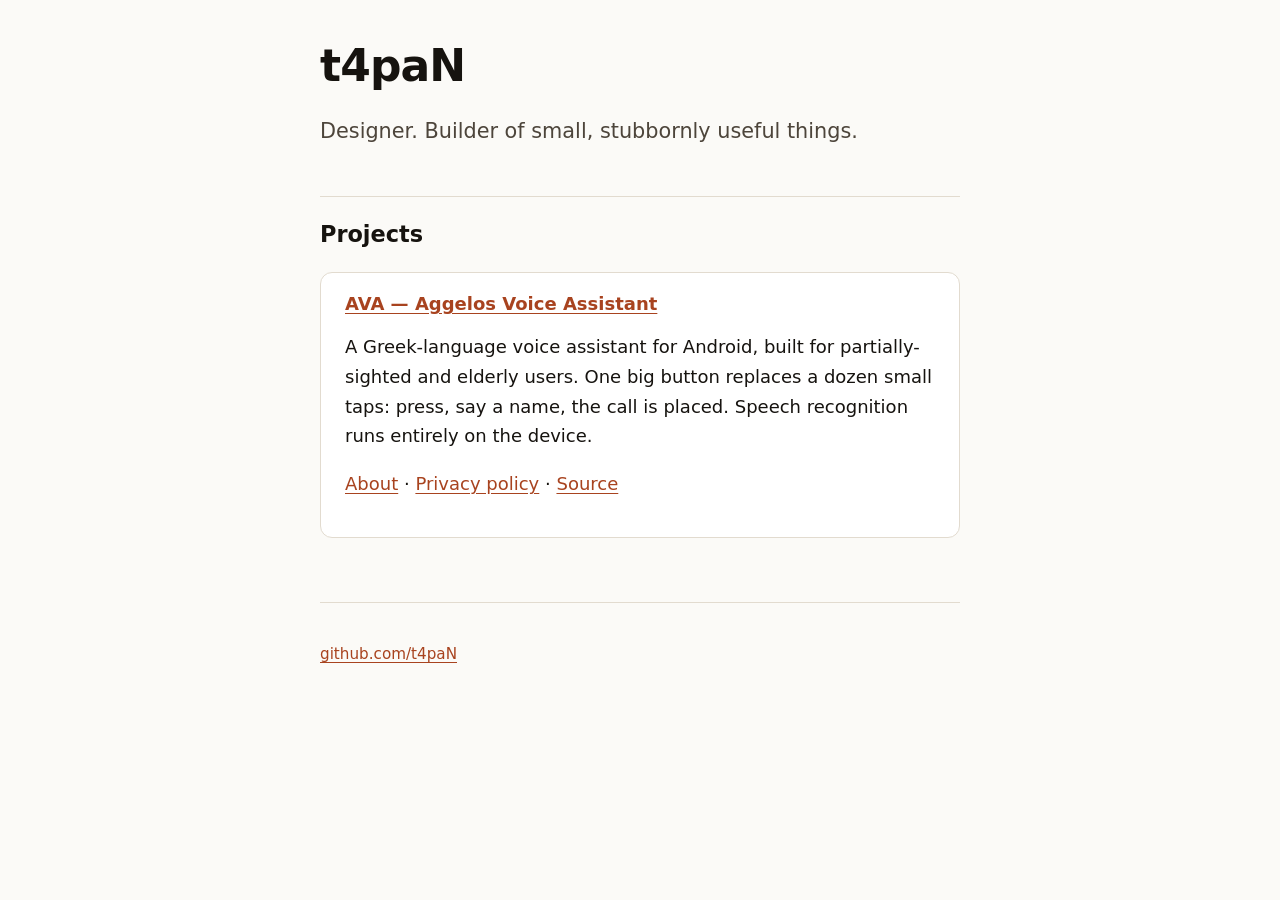
==== index.html @ 8dc99bbe "Add t4paN landing page and AVA site with privacy policy Play requires a publicly reachable privacy p" ====
<!DOCTYPE html>
<html lang="en">
<head>
<meta charset="utf-8">
<meta name="viewport" content="width=device-width, initial-scale=1">
<title>t4paN</title>
<meta name="description" content="Projects by t4paN — including AVA, a Greek voice assistant for Android built for partially-sighted and elderly users.">
<link rel="stylesheet" href="/assets/style.css">
</head>
<body>
<header>
  <h1>t4paN</h1>
  <p class="lede">Designer. Builder of small, stubbornly useful things.</p>
</header>

<main>
  <h2>Projects</h2>
  <div class="card">
    <h3 style="margin-top:0"><a href="/ava/">AVA — Aggelos Voice Assistant</a></h3>
    <p>A Greek-language voice assistant for Android, built for partially-sighted
    and elderly users. One big button replaces a dozen small taps: press, say a
    name, the call is placed. Speech recognition runs entirely on the device.</p>
    <p><a href="/ava/">About</a> ·
    <a href="/ava/privacy.html">Privacy policy</a> ·
    <a href="https://github.com/t4paN/AVA">Source</a></p>
  </div>
</main>

<footer>
  <p><a href="https://github.com/t4paN">github.com/t4paN</a></p>
</footer>
</body>
</html>
---- assets/style.css ----
/* AVA is built for partially-sighted users, so its own site had better be
   readable: large type, high contrast, generous spacing, no fixed pixel
   layouts that break on zoom. */

:root {
  --bg: #fbfaf7;
  --surface: #ffffff;
  --ink: #16130f;
  --ink-soft: #4d453b;
  --rule: #e2dbcf;
  --accent: #a8431f;
  --accent-soft: #f6ece5;
  --measure: 40rem;
}

@media (prefers-color-scheme: dark) {
  :root:not([data-theme="light"]) {
    --bg: #14120f;
    --surface: #1d1a16;
    --ink: #f2ede4;
    --ink-soft: #b5aa99;
    --rule: #35302a;
    --accent: #f08c5e;
    --accent-soft: #2a201a;
  }
}

*, *::before, *::after { box-sizing: border-box; }

html { -webkit-text-size-adjust: 100%; }

body {
  margin: 0;
  padding: 2.5rem 1.25rem 6rem;
  background: var(--bg);
  color: var(--ink);
  font: 400 1.125rem/1.65 ui-sans-serif, system-ui, -apple-system,
        "Segoe UI", Roboto, "Helvetica Neue", Arial, sans-serif;
}

main, header, footer { max-width: var(--measure); margin-inline: auto; }

h1, h2, h3 { line-height: 1.2; text-wrap: balance; }
h1 { font-size: clamp(2rem, 6vw, 2.75rem); margin: 0 0 .5rem; letter-spacing: -.02em; }
h2 {
  font-size: 1.4rem; margin: 3rem 0 .75rem;
  padding-top: 1.5rem; border-top: 1px solid var(--rule);
}
h3 { font-size: 1.125rem; margin: 2rem 0 .5rem; color: var(--ink-soft); }

p, li { max-width: var(--measure); }
li { margin-bottom: .4rem; }

a { color: var(--accent); text-underline-offset: .18em; }
a:focus-visible {
  outline: 3px solid var(--accent);
  outline-offset: 3px;
  border-radius: 2px;
}

.lede { font-size: 1.3rem; color: var(--ink-soft); margin-bottom: 2.5rem; }

.eyebrow {
  font-size: .8rem; letter-spacing: .14em; text-transform: uppercase;
  color: var(--ink-soft); margin: 0 0 1rem;
}

.card {
  background: var(--surface);
  border: 1px solid var(--rule);
  border-radius: 12px;
  padding: 1.25rem 1.5rem;
  margin: 1.5rem 0;
}

.callout {
  background: var(--accent-soft);
  border-left: 4px solid var(--accent);
  border-radius: 0 8px 8px 0;
  padding: 1rem 1.25rem;
  margin: 1.5rem 0;
}
.callout p:first-child { margin-top: 0; }
.callout p:last-child { margin-bottom: 0; }

.langbar {
  display: flex; flex-wrap: wrap; gap: .75rem;
  margin-bottom: 2rem; padding-bottom: 1.5rem;
  border-bottom: 1px solid var(--rule);
}
.langbar a {
  border: 1px solid var(--rule); border-radius: 999px;
  padding: .3rem 1rem; text-decoration: none; font-size: .95rem;
}

footer {
  margin-top: 4rem; padding-top: 1.5rem;
  border-top: 1px solid var(--rule);
  color: var(--ink-soft); font-size: .95rem;
}

.skip {
  position: absolute; left: -9999px;
}
.skip:focus {
  position: static; display: inline-block; margin-bottom: 1rem;
}
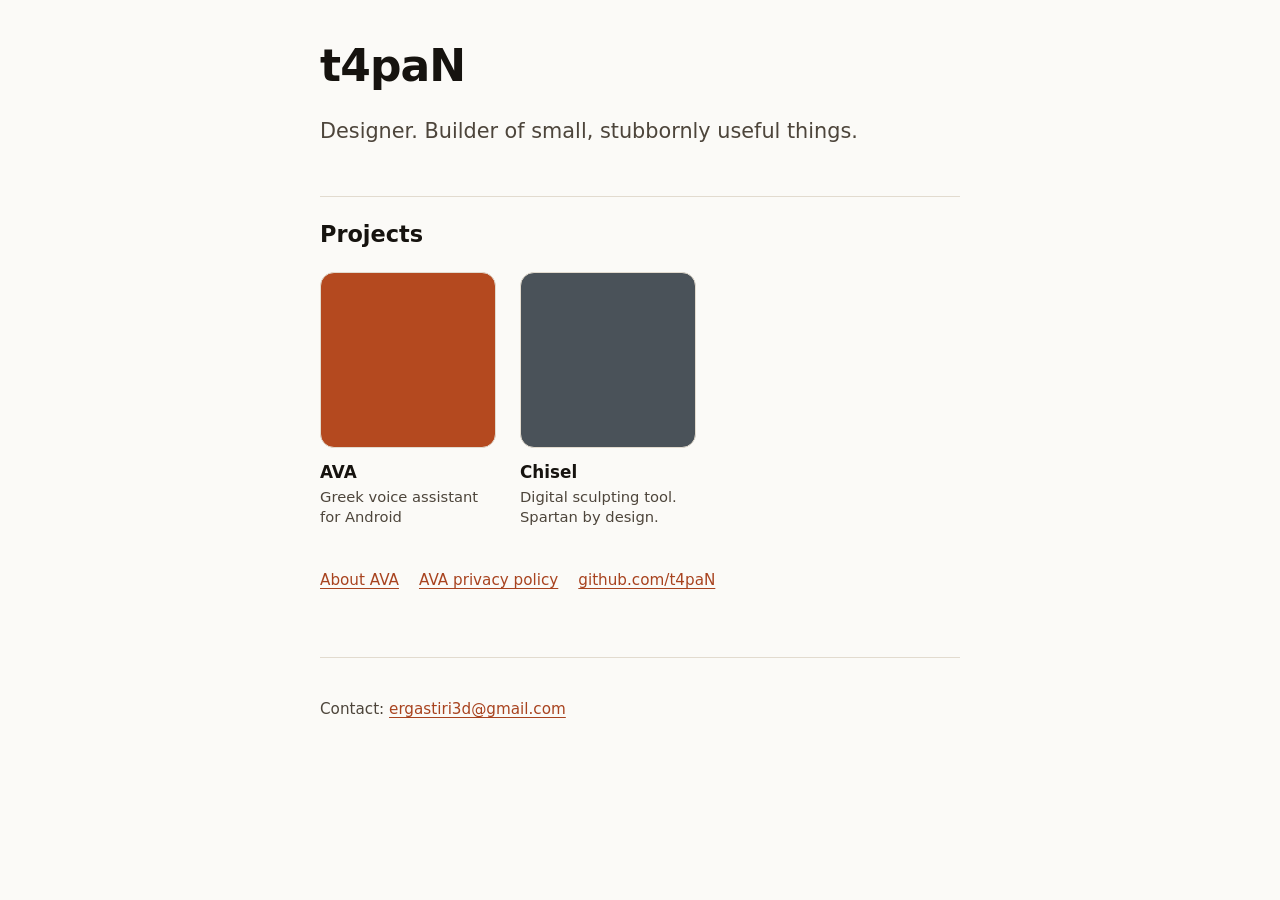
==== commit 6270fe07: "Turn the landing page into a project grid Two square tiles -- AVA and Chisel -- instead of a single " ====
--- a/index.html
+++ b/index.html
@@ -4,30 +4,49 @@
 <meta charset="utf-8">
 <meta name="viewport" content="width=device-width, initial-scale=1">
 <title>t4paN</title>
-<meta name="description" content="Projects by t4paN — including AVA, a Greek voice assistant for Android built for partially-sighted and elderly users.">
+<meta name="description" content="Projects by t4paN — including AVA, a Greek voice assistant for Android built for partially-sighted and elderly users, and Chisel, a spartan digital sculpting tool.">
 <link rel="stylesheet" href="/assets/style.css">
 </head>
 <body>
+<a class="skip" href="#projects">Skip to projects</a>
+
 <header>
   <h1>t4paN</h1>
   <p class="lede">Designer. Builder of small, stubbornly useful things.</p>
 </header>
 
 <main>
-  <h2>Projects</h2>
-  <div class="card">
-    <h3 style="margin-top:0"><a href="/ava/">AVA — Aggelos Voice Assistant</a></h3>
-    <p>A Greek-language voice assistant for Android, built for partially-sighted
-    and elderly users. One big button replaces a dozen small taps: press, say a
-    name, the call is placed. Speech recognition runs entirely on the device.</p>
-    <p><a href="/ava/">About</a> ·
-    <a href="/ava/privacy.html">Privacy policy</a> ·
-    <a href="https://github.com/t4paN/AVA">Source</a></p>
-  </div>
+  <h2 id="projects">Projects</h2>
+
+  <!-- Tiles are flat colour for now. To give one an icon, drop a square image
+       at assets/tiles/<name>.png and set --tile-icon on that tile — nothing
+       else changes, and until the file exists the colour simply stands alone. -->
+  <ul class="grid">
+    <li>
+      <a class="tile" href="/ava/" style="--tile-bg:#b4491f">
+        <span class="tile__art"></span>
+        <span class="tile__name">AVA</span>
+        <span class="tile__note">Greek voice assistant for Android</span>
+      </a>
+    </li>
+    <li>
+      <a class="tile" href="https://github.com/t4paN/chisel-sculpt" style="--tile-bg:#4a5259">
+        <span class="tile__art"></span>
+        <span class="tile__name">Chisel</span>
+        <span class="tile__note">Digital sculpting tool. Spartan by design.</span>
+      </a>
+    </li>
+  </ul>
+
+  <p class="subnav">
+    <a href="/ava/">About AVA</a>
+    <a href="/ava/privacy.html">AVA privacy policy</a>
+    <a href="https://github.com/t4paN">github.com/t4paN</a>
+  </p>
 </main>
 
 <footer>
-  <p><a href="https://github.com/t4paN">github.com/t4paN</a></p>
+  <p>Contact: <a href="mailto:ergastiri3d@gmail.com">ergastiri3d@gmail.com</a></p>
 </footer>
 </body>
 </html>
--- a/assets/style.css
+++ b/assets/style.css
@@ -105,3 +105,83 @@
 .skip:focus {
   position: static; display: inline-block; margin-bottom: 1rem;
 }
+
+/* ---- Project grid -------------------------------------------------------
+   Each tile is a flat colour square with the project name underneath. The
+   icon is a *background image* rather than an <img> on purpose: until the
+   file exists the browser paints nothing and the flat colour stands on its
+   own, where a missing <img> would show a broken-image glyph. So adding an
+   icon later is a file drop into assets/tiles/ with no markup change.
+
+   The label sits under the square, never on it, so tile colours never have
+   to pass a contrast check against text — and the name stays readable when
+   the page is zoomed, which is the standing rule for this site.           */
+
+.grid li { margin-bottom: 0; max-width: none; }
+
+.grid {
+  display: grid;
+  grid-template-columns: repeat(auto-fit, minmax(8.5rem, 11rem));
+  gap: 1.5rem;
+  justify-content: start;
+  margin: 1.5rem 0 0;
+  padding: 0;
+  list-style: none;
+}
+
+.tile {
+  display: block;
+  text-decoration: none;
+  color: var(--ink);
+}
+
+.tile__art {
+  display: block;
+  aspect-ratio: 1;
+  border-radius: 14px;
+  border: 1px solid var(--rule);
+  background-color: var(--tile-bg, var(--rule));
+  background-image: var(--tile-icon, none);
+  background-repeat: no-repeat;
+  background-position: center;
+  background-size: 62%;
+  transition: transform .12s ease, box-shadow .12s ease;
+}
+
+.tile__name {
+  display: block;
+  margin-top: .7rem;
+  font-weight: 600;
+  font-size: 1.05rem;
+}
+
+.tile__note {
+  display: block;
+  color: var(--ink-soft);
+  font-size: .92rem;
+  line-height: 1.4;
+}
+
+.tile:hover .tile__art,
+.tile:focus-visible .tile__art {
+  transform: translateY(-2px);
+  box-shadow: 0 6px 18px rgb(0 0 0 / 18%);
+}
+
+.tile:focus-visible {
+  outline: 3px solid var(--accent);
+  outline-offset: 4px;
+  border-radius: 4px;
+}
+
+@media (prefers-reduced-motion: reduce) {
+  .tile__art { transition: none; }
+  .tile:hover .tile__art,
+  .tile:focus-visible .tile__art { transform: none; }
+}
+
+/* Secondary links under the grid — small, quiet, still real targets. */
+.subnav {
+  display: flex; flex-wrap: wrap; gap: .5rem 1.25rem;
+  margin-top: 2.5rem; font-size: .95rem;
+}
